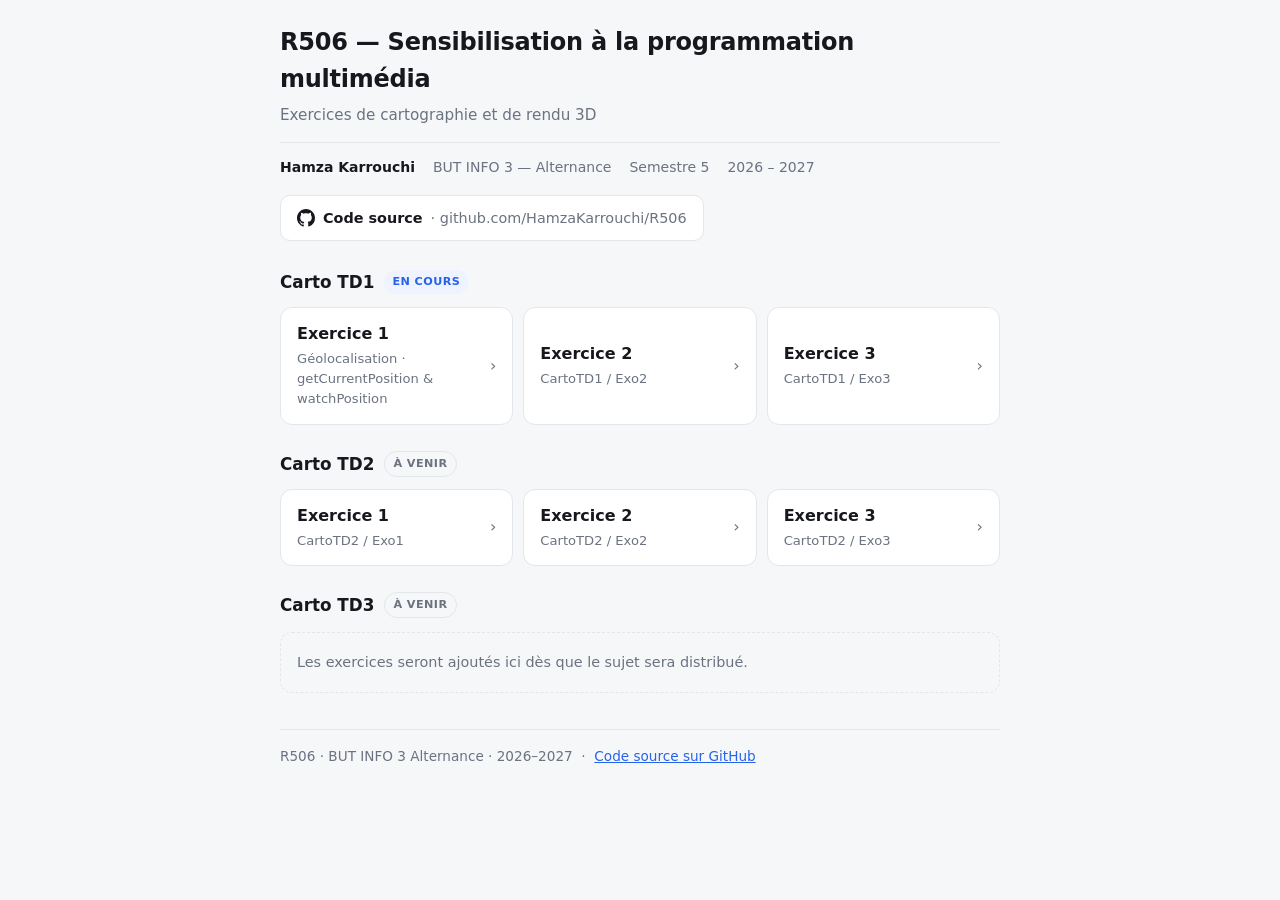
==== index.html @ 0a0a2266 "Exo 1 : géolocalisation avec getCurrentPosition et watchPosition Affiche position, précision, vitess" ====
<!DOCTYPE html>
<html lang="fr">
<head>
<meta charset="utf-8">
<meta name="viewport" content="width=device-width, initial-scale=1">
<title>R506 — Hamza Karrouchi</title>
<style>
  :root {
    --bg: #f6f7f9;
    --card: #ffffff;
    --text: #16181d;
    --muted: #6b7280;
    --line: #e3e6ea;
    --accent: #2563eb;
    --accent-soft: #eef3ff;
  }
  @media (prefers-color-scheme: dark) {
    :root {
      --bg: #0f1115;
      --card: #171a21;
      --text: #e8eaed;
      --muted: #9aa1ab;
      --line: #262b34;
      --accent: #6ea0ff;
      --accent-soft: #1b2434;
    }
  }

  * { box-sizing: border-box; }
  html { -webkit-text-size-adjust: 100%; }
  body {
    margin: 0;
    padding: 24px 16px 48px;
    background: var(--bg);
    color: var(--text);
    font: 16px/1.55 system-ui, -apple-system, "Segoe UI", Roboto, sans-serif;
  }
  .wrap { max-width: 720px; margin: 0 auto; }

  header { margin-bottom: 28px; }
  h1 { margin: 0 0 6px; font-size: 1.5rem; letter-spacing: -0.01em; }
  .sub { margin: 0; color: var(--muted); font-size: 0.95rem; }
  .meta {
    margin-top: 14px; padding-top: 14px;
    border-top: 1px solid var(--line);
    display: flex; flex-wrap: wrap; gap: 6px 18px;
    font-size: 0.875rem; color: var(--muted);
  }
  .meta b { color: var(--text); font-weight: 600; }

  a.repo {
    display: inline-flex; align-items: center; gap: 8px;
    margin-top: 16px; padding: 11px 16px; min-height: 44px;
    background: var(--card); border: 1px solid var(--line); border-radius: 10px;
    color: inherit; text-decoration: none; font-size: 0.9rem; font-weight: 600;
    transition: border-color .15s;
  }
  a.repo:hover, a.repo:focus-visible { border-color: var(--accent); }
  a.repo svg { flex-shrink: 0; }
  a.repo .path { color: var(--muted); font-weight: 400; }

  section { margin-bottom: 26px; }
  h2 {
    margin: 0 0 12px; font-size: 1.05rem;
    display: flex; align-items: center; gap: 10px;
  }
  .tag {
    font-size: 0.7rem; font-weight: 600; text-transform: uppercase;
    letter-spacing: 0.04em; padding: 3px 8px; border-radius: 999px;
    background: var(--accent-soft); color: var(--accent);
  }
  .tag.todo { background: transparent; color: var(--muted); border: 1px solid var(--line); }

  .grid { display: grid; gap: 10px; grid-template-columns: repeat(auto-fill, minmax(200px, 1fr)); }

  a.exo {
    display: flex; align-items: center; justify-content: space-between; gap: 12px;
    min-height: 60px; padding: 14px 16px;
    background: var(--card); border: 1px solid var(--line); border-radius: 12px;
    color: inherit; text-decoration: none;
    transition: border-color .15s, transform .15s;
  }
  a.exo:hover, a.exo:focus-visible { border-color: var(--accent); }
  a.exo:active { transform: scale(0.985); }
  a.exo .name { font-weight: 600; }
  a.exo .desc { display: block; font-weight: 400; font-size: 0.82rem; color: var(--muted); margin-top: 2px; }
  a.exo .arrow { color: var(--muted); flex-shrink: 0; }

  .empty {
    padding: 18px 16px; border: 1px dashed var(--line); border-radius: 12px;
    color: var(--muted); font-size: 0.9rem;
  }

  footer {
    margin-top: 36px; padding-top: 16px; border-top: 1px solid var(--line);
    font-size: 0.85rem; color: var(--muted);
  }
  footer a { color: var(--accent); }
</style>
</head>
<body>
<div class="wrap">

  <header>
    <h1>R506 — Sensibilisation à la programmation multimédia</h1>
    <p class="sub">Exercices de cartographie et de rendu 3D</p>
    <div class="meta">
      <span><b>Hamza Karrouchi</b></span>
      <span>BUT INFO 3 — Alternance</span>
      <span>Semestre 5</span>
      <span>2026 – 2027</span>
    </div>
    <a class="repo" href="https://github.com/HamzaKarrouchi/R506">
      <svg width="18" height="18" viewBox="0 0 16 16" fill="currentColor" aria-hidden="true">
        <path d="M8 0C3.58 0 0 3.58 0 8c0 3.54 2.29 6.53 5.47 7.59.4.07.55-.17.55-.38
        0-.19-.01-.82-.01-1.49-2.01.37-2.53-.49-2.69-.94-.09-.23-.48-.94-.82-1.13-.28-.15-.68-.52-.01-.53.63-.01
        1.08.58 1.23.82.72 1.21 1.87.87 2.33.66.07-.52.28-.87.51-1.07-1.78-.2-3.64-.89-3.64-3.95
        0-.87.31-1.59.82-2.15-.08-.2-.36-1.02.08-2.12 0 0 .67-.21 2.2.82.64-.18 1.32-.27
        2-.27.68 0 1.36.09 2 .27 1.53-1.04 2.2-.82 2.2-.82.44 1.1.16 1.92.08 2.12.51.56.82
        1.27.82 2.15 0 3.07-1.87 3.75-3.65 3.95.29.25.54.73.54 1.48 0 1.07-.01 1.93-.01
        2.2 0 .21.15.46.55.38A8.01 8.01 0 0 0 16 8c0-4.42-3.58-8-8-8z"/>
      </svg>
      Code source <span class="path">· github.com/HamzaKarrouchi/R506</span>
    </a>
  </header>

  <section>
    <h2>Carto TD1 <span class="tag">En cours</span></h2>
    <div class="grid">
      <a class="exo" href="CartoTD1/Exo1/">
        <span><span class="name">Exercice 1</span><span class="desc">Géolocalisation · getCurrentPosition &amp; watchPosition</span></span>
        <span class="arrow">&rsaquo;</span>
      </a>
      <a class="exo" href="CartoTD1/Exo2/">
        <span><span class="name">Exercice 2</span><span class="desc">CartoTD1 / Exo2</span></span>
        <span class="arrow">&rsaquo;</span>
      </a>
      <a class="exo" href="CartoTD1/Exo3/">
        <span><span class="name">Exercice 3</span><span class="desc">CartoTD1 / Exo3</span></span>
        <span class="arrow">&rsaquo;</span>
      </a>
    </div>
  </section>

  <section>
    <h2>Carto TD2 <span class="tag todo">À venir</span></h2>
    <div class="grid">
      <a class="exo" href="CartoTD2/Exo1/">
        <span><span class="name">Exercice 1</span><span class="desc">CartoTD2 / Exo1</span></span>
        <span class="arrow">&rsaquo;</span>
      </a>
      <a class="exo" href="CartoTD2/Exo2/">
        <span><span class="name">Exercice 2</span><span class="desc">CartoTD2 / Exo2</span></span>
        <span class="arrow">&rsaquo;</span>
      </a>
      <a class="exo" href="CartoTD2/Exo3/">
        <span><span class="name">Exercice 3</span><span class="desc">CartoTD2 / Exo3</span></span>
        <span class="arrow">&rsaquo;</span>
      </a>
    </div>
  </section>

  <section>
    <h2>Carto TD3 <span class="tag todo">À venir</span></h2>
    <p class="empty">Les exercices seront ajoutés ici dès que le sujet sera distribué.</p>
  </section>

  <footer>
    R506 · BUT INFO 3 Alternance · 2026&ndash;2027 &nbsp;·&nbsp;
    <a href="https://github.com/HamzaKarrouchi/R506">Code source sur GitHub</a>
  </footer>

</div>
</body>
</html>
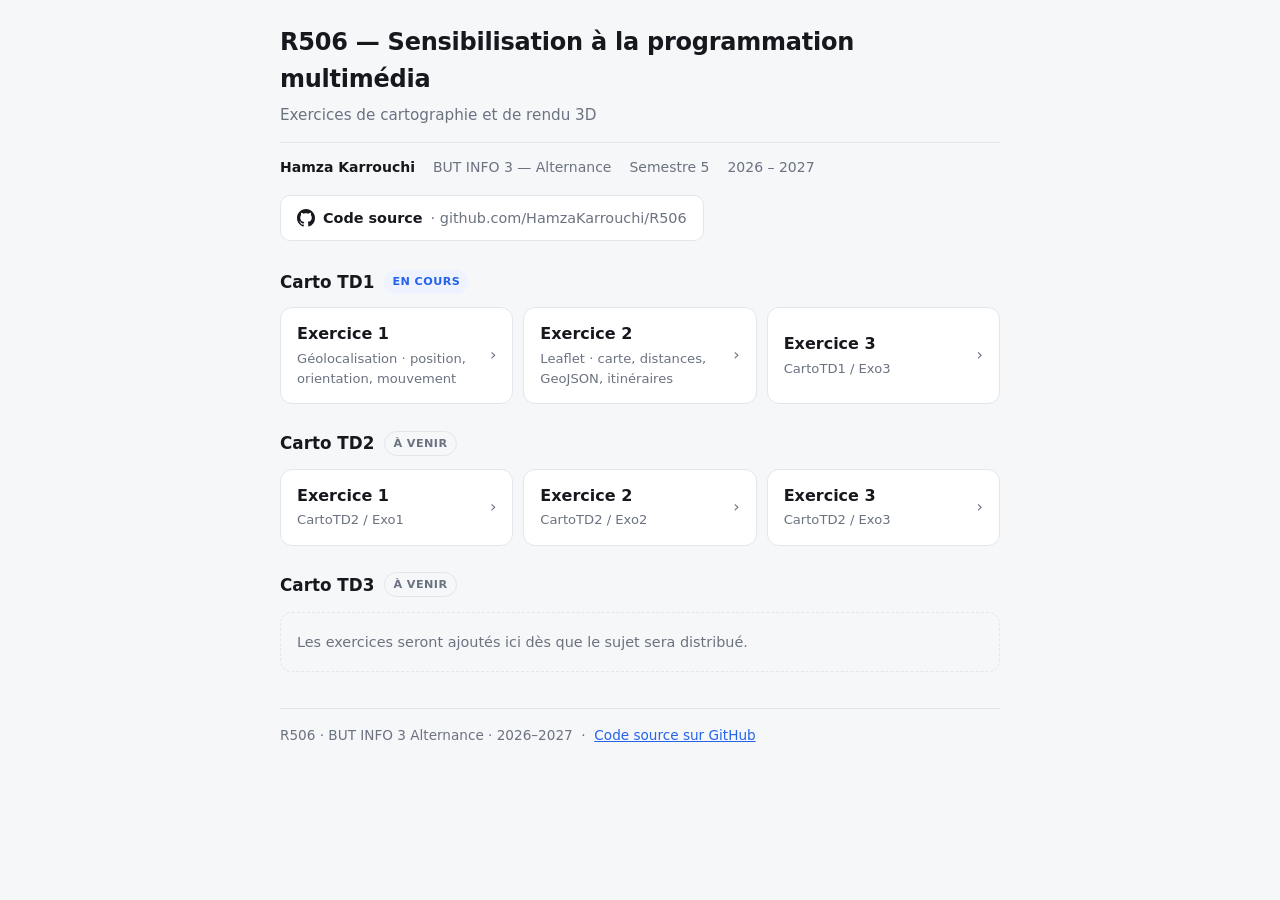
==== commit d5e544f4: "Exo 2 Leaflet, capteurs de l'Exo 1, et CSS sorti dans des fichiers dédiés Exo 1 : ajout de deviceori" ====
--- a/index.html
+++ b/index.html
@@ -128,11 +128,11 @@
     <h2>Carto TD1 <span class="tag">En cours</span></h2>
     <div class="grid">
       <a class="exo" href="CartoTD1/Exo1/">
-        <span><span class="name">Exercice 1</span><span class="desc">Géolocalisation · getCurrentPosition &amp; watchPosition</span></span>
+        <span><span class="name">Exercice 1</span><span class="desc">Géolocalisation · position, orientation, mouvement</span></span>
         <span class="arrow">&rsaquo;</span>
       </a>
       <a class="exo" href="CartoTD1/Exo2/">
-        <span><span class="name">Exercice 2</span><span class="desc">CartoTD1 / Exo2</span></span>
+        <span><span class="name">Exercice 2</span><span class="desc">Leaflet · carte, distances, GeoJSON, itinéraires</span></span>
         <span class="arrow">&rsaquo;</span>
       </a>
       <a class="exo" href="CartoTD1/Exo3/">
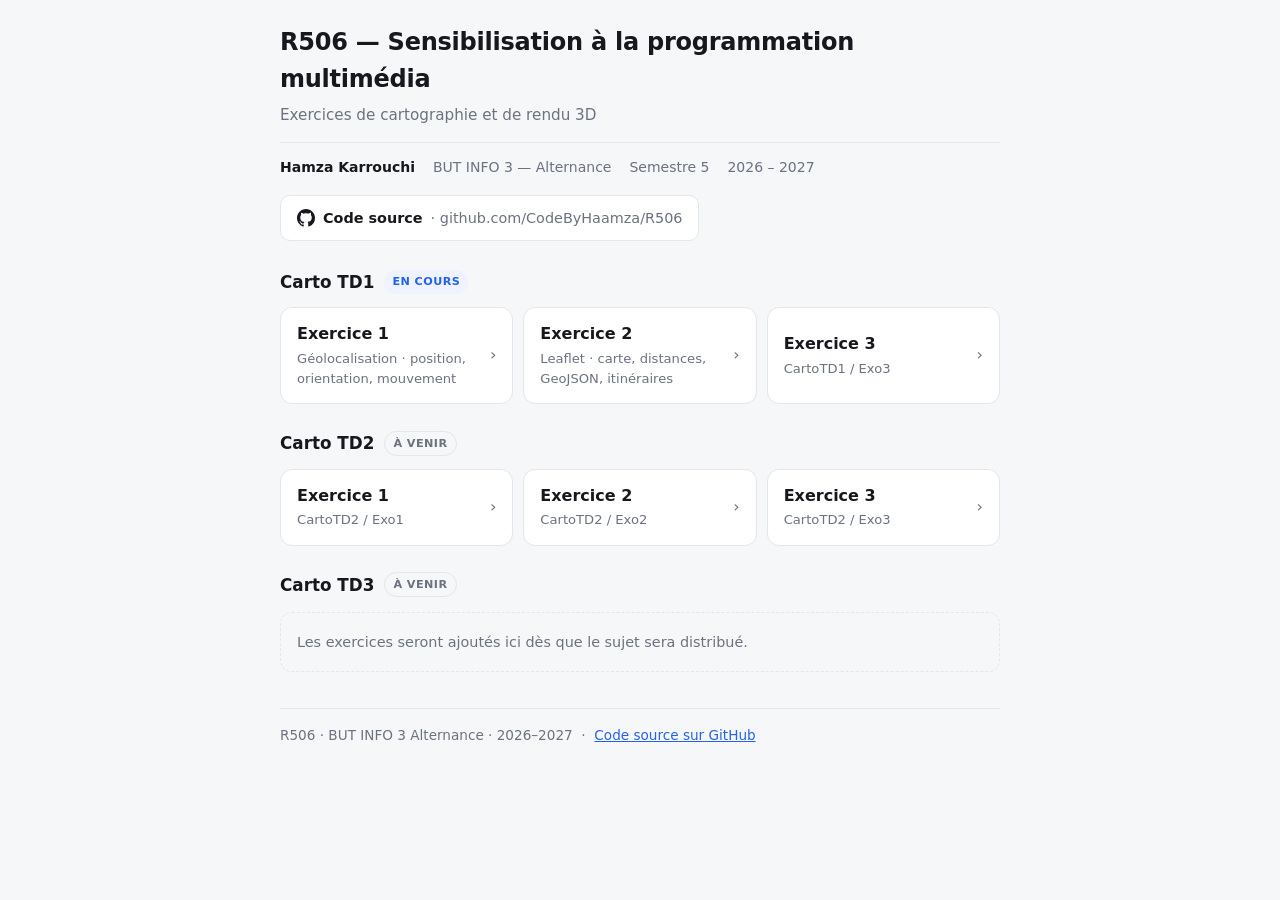
==== commit a7df287e: "Liens vers le nouveau compte GitHub CodeByHaamza (dépôt et site Pages)" ====
--- a/index.html
+++ b/index.html
@@ -110,7 +110,7 @@
       <span>Semestre 5</span>
       <span>2026 – 2027</span>
     </div>
-    <a class="repo" href="https://github.com/HamzaKarrouchi/R506">
+    <a class="repo" href="https://github.com/CodeByHaamza/R506">
       <svg width="18" height="18" viewBox="0 0 16 16" fill="currentColor" aria-hidden="true">
         <path d="M8 0C3.58 0 0 3.58 0 8c0 3.54 2.29 6.53 5.47 7.59.4.07.55-.17.55-.38
         0-.19-.01-.82-.01-1.49-2.01.37-2.53-.49-2.69-.94-.09-.23-.48-.94-.82-1.13-.28-.15-.68-.52-.01-.53.63-.01
@@ -120,7 +120,7 @@
         1.27.82 2.15 0 3.07-1.87 3.75-3.65 3.95.29.25.54.73.54 1.48 0 1.07-.01 1.93-.01
         2.2 0 .21.15.46.55.38A8.01 8.01 0 0 0 16 8c0-4.42-3.58-8-8-8z"/>
       </svg>
-      Code source <span class="path">· github.com/HamzaKarrouchi/R506</span>
+      Code source <span class="path">· github.com/CodeByHaamza/R506</span>
     </a>
   </header>
 
@@ -167,7 +167,7 @@
 
   <footer>
     R506 · BUT INFO 3 Alternance · 2026&ndash;2027 &nbsp;·&nbsp;
-    <a href="https://github.com/HamzaKarrouchi/R506">Code source sur GitHub</a>
+    <a href="https://github.com/CodeByHaamza/R506">Code source sur GitHub</a>
   </footer>
 
 </div>
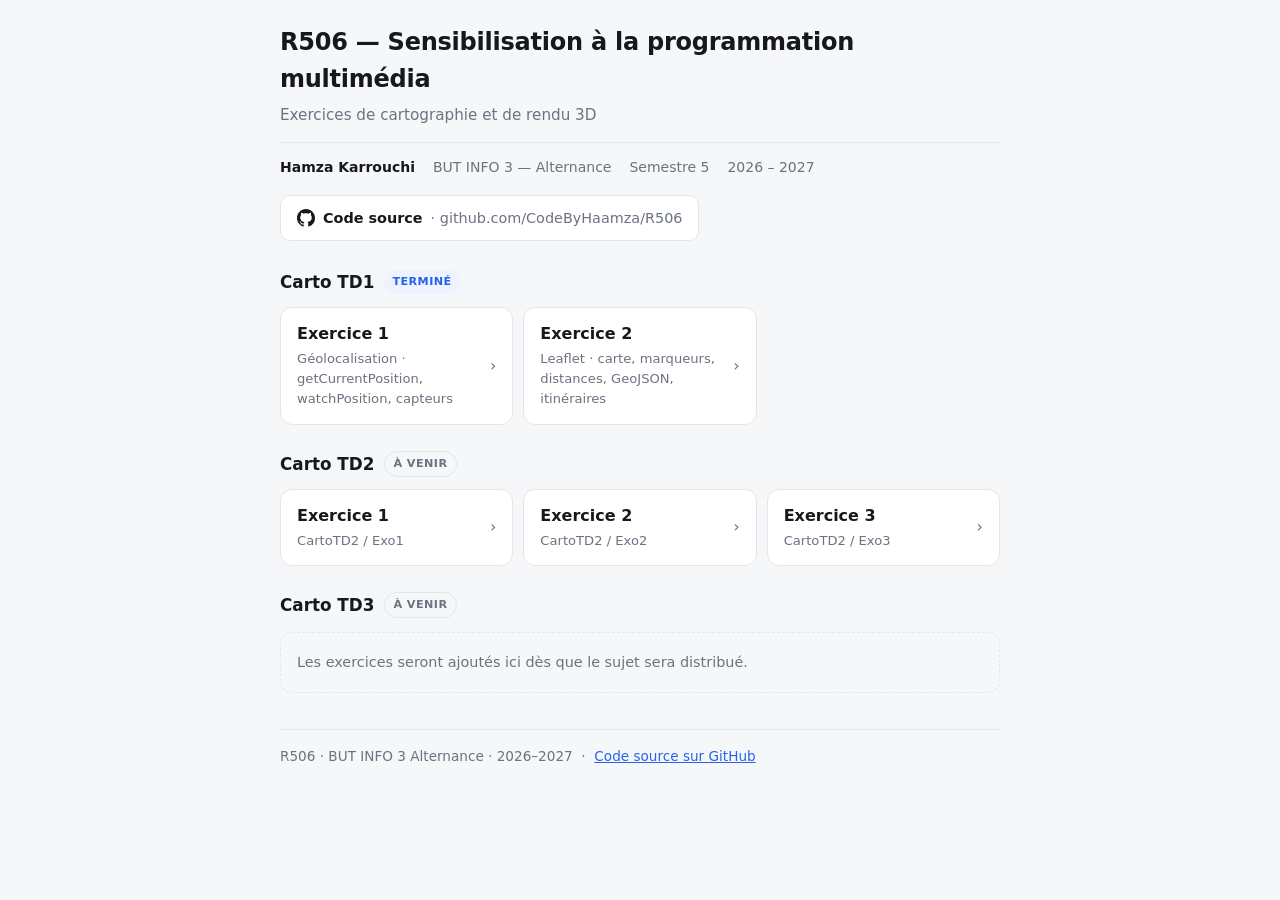
==== commit 25cfd4d1: "TD1 : GeoJSON local dans l'Exo 2, correction du zoom sur les itinéraires, code allégé Exo 2 : ajout " ====
--- a/index.html
+++ b/index.html
@@ -125,21 +125,16 @@
   </header>
 
   <section>
-    <h2>Carto TD1 <span class="tag">En cours</span></h2>
+    <h2>Carto TD1 <span class="tag">Terminé</span></h2>
     <div class="grid">
       <a class="exo" href="CartoTD1/Exo1/">
-        <span><span class="name">Exercice 1</span><span class="desc">Géolocalisation · position, orientation, mouvement</span></span>
+        <span><span class="name">Exercice 1</span><span class="desc">Géolocalisation · getCurrentPosition, watchPosition, capteurs</span></span>
         <span class="arrow">&rsaquo;</span>
       </a>
       <a class="exo" href="CartoTD1/Exo2/">
-        <span><span class="name">Exercice 2</span><span class="desc">Leaflet · carte, distances, GeoJSON, itinéraires</span></span>
+        <span><span class="name">Exercice 2</span><span class="desc">Leaflet · carte, marqueurs, distances, GeoJSON, itinéraires</span></span>
         <span class="arrow">&rsaquo;</span>
-      </a>
-      <a class="exo" href="CartoTD1/Exo3/">
-        <span><span class="name">Exercice 3</span><span class="desc">CartoTD1 / Exo3</span></span>
-        <span class="arrow">&rsaquo;</span>
-      </a>
-    </div>
+      </a>    </div>
   </section>
 
   <section>
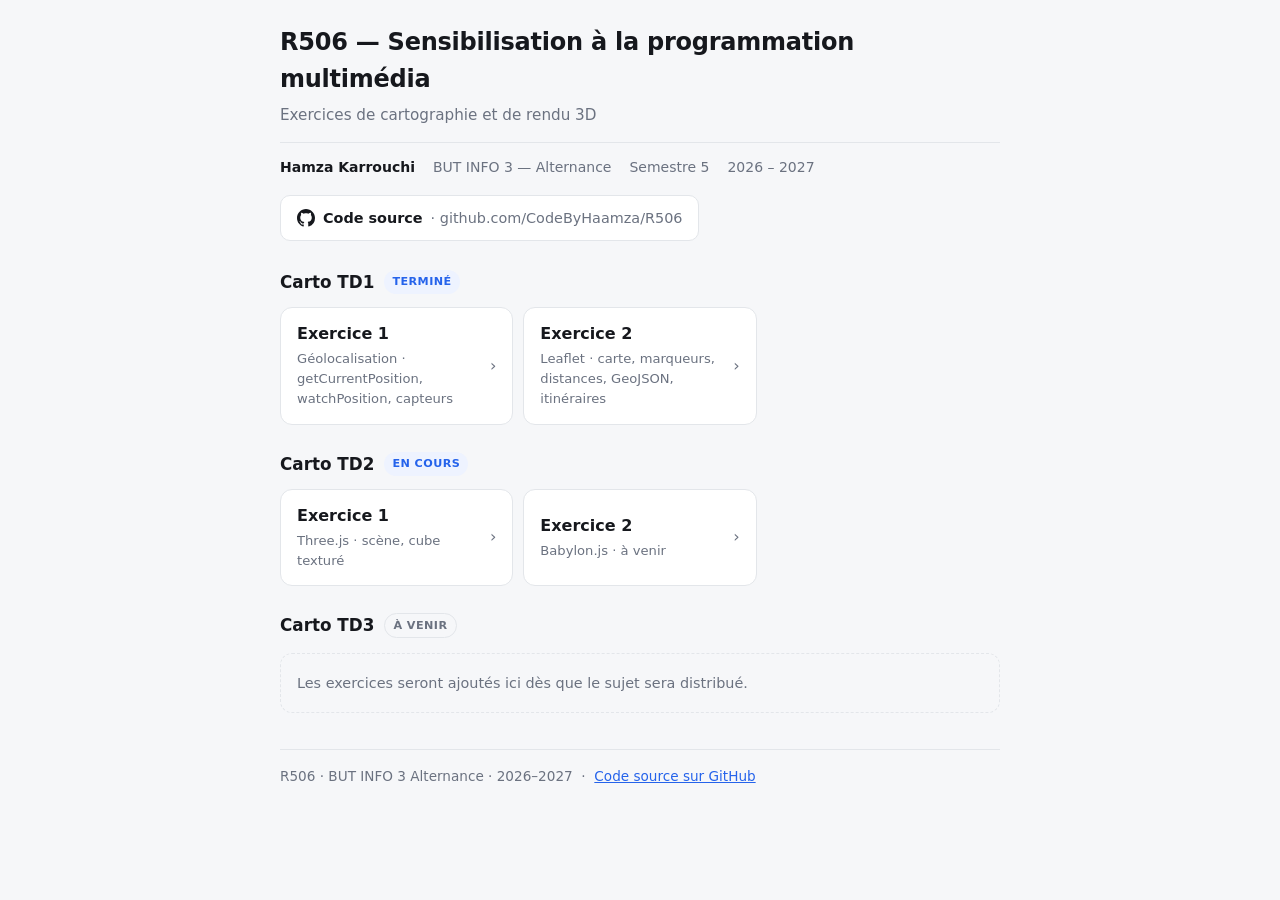
==== commit c8bb7e77: "TD2 Exo 1 : scène Three.js avec cube texturé, modèles glTF, météo et son Cube façon Minecraft dont l" ====
--- a/index.html
+++ b/index.html
@@ -138,18 +138,14 @@
   </section>
 
   <section>
-    <h2>Carto TD2 <span class="tag todo">À venir</span></h2>
+    <h2>Carto TD2 <span class="tag">En cours</span></h2>
     <div class="grid">
       <a class="exo" href="CartoTD2/Exo1/">
-        <span><span class="name">Exercice 1</span><span class="desc">CartoTD2 / Exo1</span></span>
+        <span><span class="name">Exercice 1</span><span class="desc">Three.js · scène, cube texturé</span></span>
         <span class="arrow">&rsaquo;</span>
       </a>
       <a class="exo" href="CartoTD2/Exo2/">
-        <span><span class="name">Exercice 2</span><span class="desc">CartoTD2 / Exo2</span></span>
-        <span class="arrow">&rsaquo;</span>
-      </a>
-      <a class="exo" href="CartoTD2/Exo3/">
-        <span><span class="name">Exercice 3</span><span class="desc">CartoTD2 / Exo3</span></span>
+        <span><span class="name">Exercice 2</span><span class="desc">Babylon.js · à venir</span></span>
         <span class="arrow">&rsaquo;</span>
       </a>
     </div>
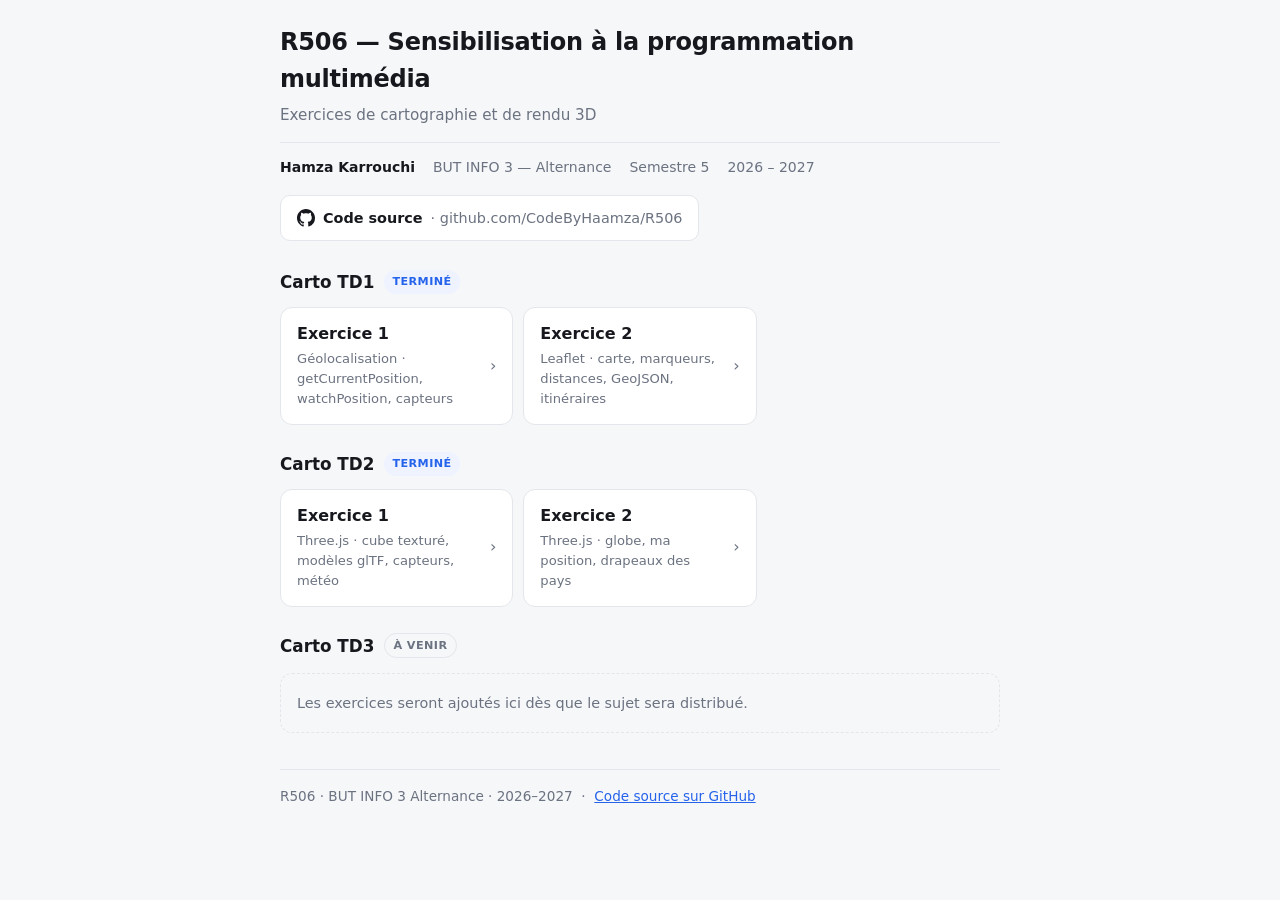
==== commit 43bf9dd9: "TD2 : capteurs dans l'Exo 1, Exo 2 globe Three.js avec ma position et des drapeaux Exo 1 : retour de" ====
--- a/index.html
+++ b/index.html
@@ -138,14 +138,14 @@
   </section>
 
   <section>
-    <h2>Carto TD2 <span class="tag">En cours</span></h2>
+    <h2>Carto TD2 <span class="tag">Terminé</span></h2>
     <div class="grid">
       <a class="exo" href="CartoTD2/Exo1/">
-        <span><span class="name">Exercice 1</span><span class="desc">Three.js · scène, cube texturé</span></span>
+        <span><span class="name">Exercice 1</span><span class="desc">Three.js · cube texturé, modèles glTF, capteurs, météo</span></span>
         <span class="arrow">&rsaquo;</span>
       </a>
       <a class="exo" href="CartoTD2/Exo2/">
-        <span><span class="name">Exercice 2</span><span class="desc">Babylon.js · à venir</span></span>
+        <span><span class="name">Exercice 2</span><span class="desc">Three.js · globe, ma position, drapeaux des pays</span></span>
         <span class="arrow">&rsaquo;</span>
       </a>
     </div>
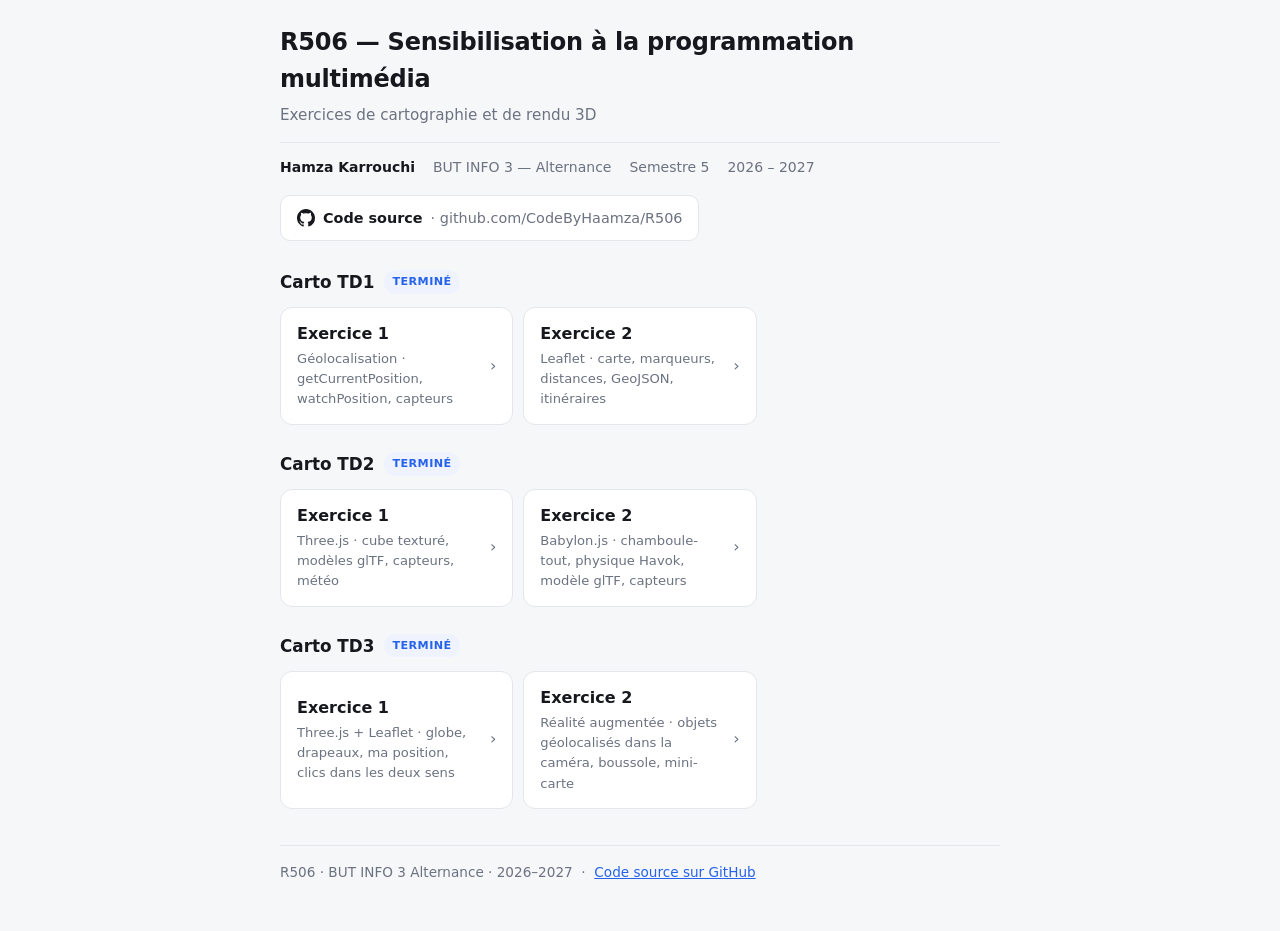
==== commit d0136025: "Accueil et README : TD2 et TD3 terminés La page d'accueil donne accès aux deux exercices du TD3, et " ====
--- a/index.html
+++ b/index.html
@@ -145,15 +145,24 @@
         <span class="arrow">&rsaquo;</span>
       </a>
       <a class="exo" href="CartoTD2/Exo2/">
-        <span><span class="name">Exercice 2</span><span class="desc">Three.js · globe, ma position, drapeaux des pays</span></span>
+        <span><span class="name">Exercice 2</span><span class="desc">Babylon.js · chamboule-tout, physique Havok, modèle glTF, capteurs</span></span>
         <span class="arrow">&rsaquo;</span>
       </a>
     </div>
   </section>
 
   <section>
-    <h2>Carto TD3 <span class="tag todo">À venir</span></h2>
-    <p class="empty">Les exercices seront ajoutés ici dès que le sujet sera distribué.</p>
+    <h2>Carto TD3 <span class="tag">Terminé</span></h2>
+    <div class="grid">
+      <a class="exo" href="CartoTD3/Exo1/">
+        <span><span class="name">Exercice 1</span><span class="desc">Three.js + Leaflet · globe, drapeaux, ma position, clics dans les deux sens</span></span>
+        <span class="arrow">&rsaquo;</span>
+      </a>
+      <a class="exo" href="CartoTD3/Exo2/">
+        <span><span class="name">Exercice 2</span><span class="desc">Réalité augmentée · objets géolocalisés dans la caméra, boussole, mini-carte</span></span>
+        <span class="arrow">&rsaquo;</span>
+      </a>
+    </div>
   </section>
 
   <footer>
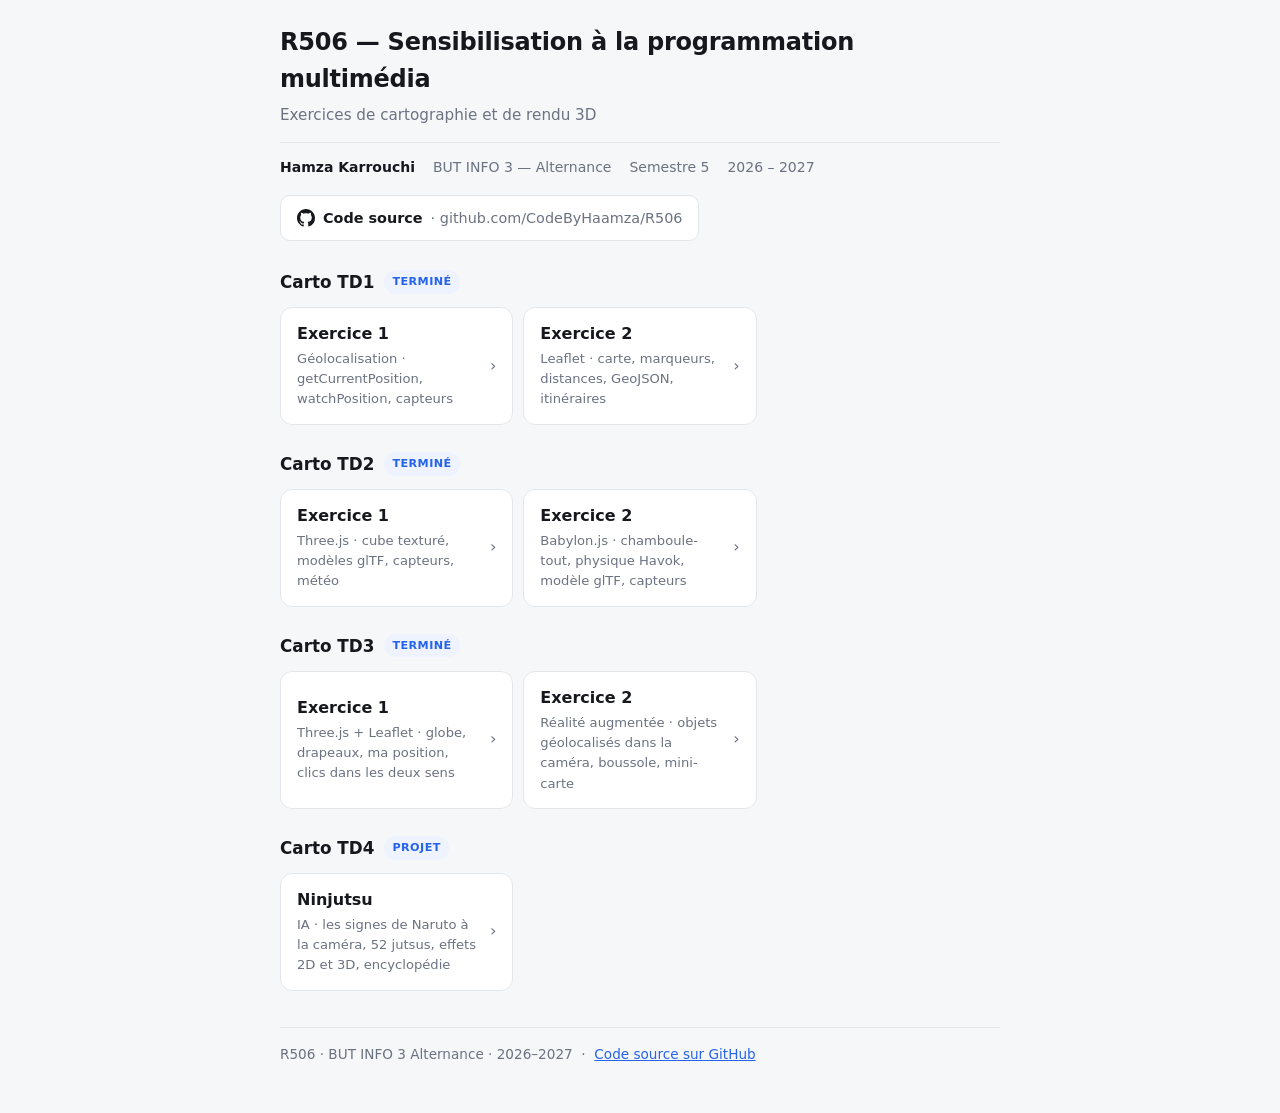
==== commit 78b51a5a: "TD4 : Ninjutsu, les signes de Naruto reconnus à la caméra Projet du TD4 (intelligence artificielle)." ====
--- a/index.html
+++ b/index.html
@@ -165,6 +165,16 @@
     </div>
   </section>
 
+  <section>
+    <h2>Carto TD4 <span class="tag">Projet</span></h2>
+    <div class="grid">
+      <a class="exo" href="CartoTD4/Ninjutsu/">
+        <span><span class="name">Ninjutsu</span><span class="desc">IA · les signes de Naruto à la caméra, 52 jutsus, effets 2D et 3D, encyclopédie</span></span>
+        <span class="arrow">&rsaquo;</span>
+      </a>
+    </div>
+  </section>
+
   <footer>
     R506 · BUT INFO 3 Alternance · 2026&ndash;2027 &nbsp;·&nbsp;
     <a href="https://github.com/CodeByHaamza/R506">Code source sur GitHub</a>
